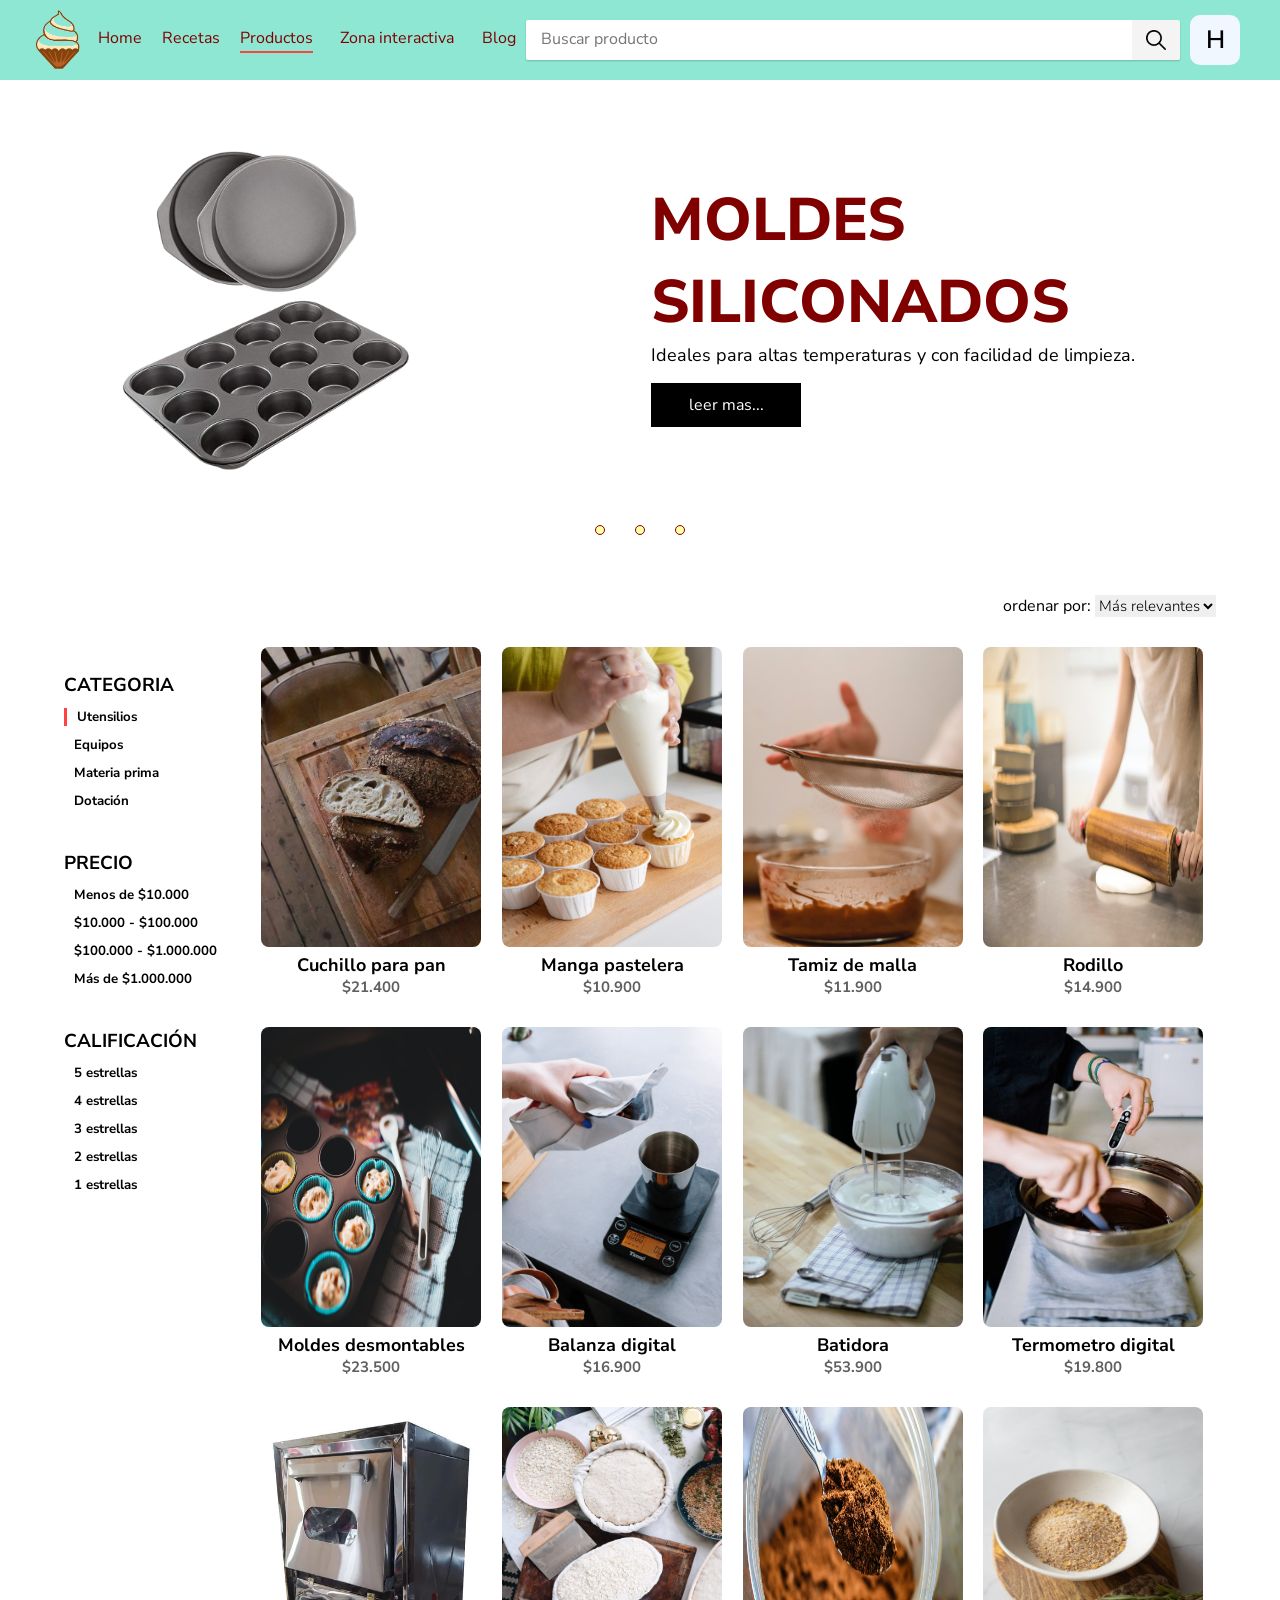
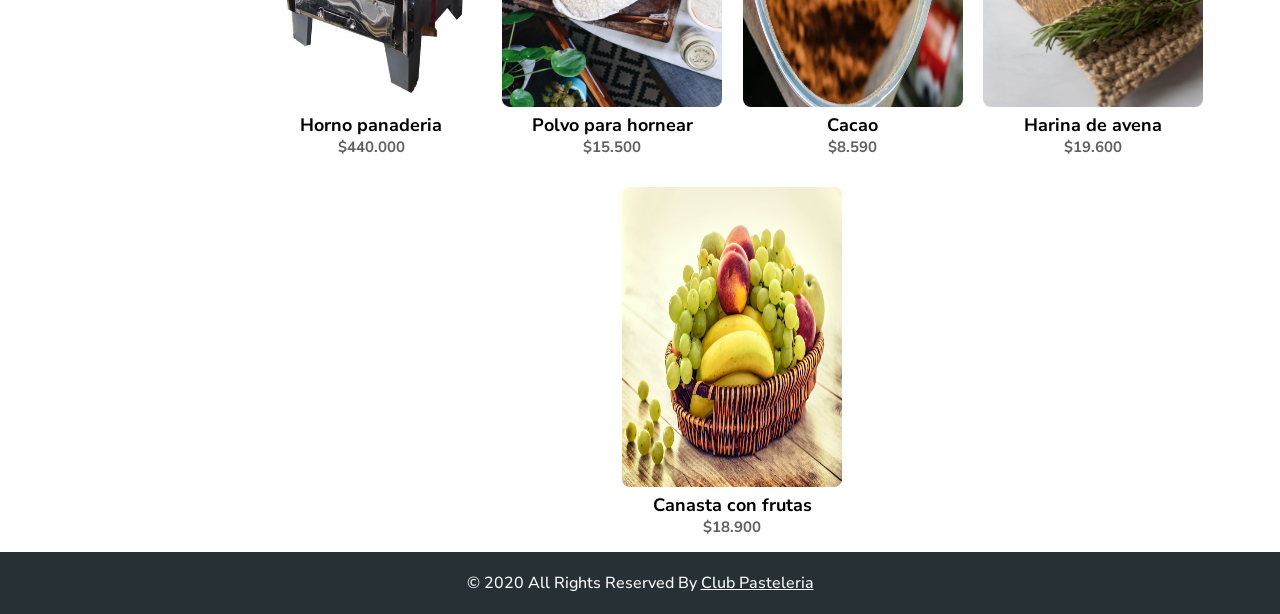
==== pags/productos.html @ 09268799 "Proyecto Club pastelero" ====
<!DOCTYPE html>
<html lang="en">

<head>
    <meta charset="UTF-8">
    <meta http-equiv="X-UA-Compatible" content="IE=edge">
    <meta name="viewport" content="width=device-width, initial-scale=1.0">
    <title>Productos</title>
    <link rel="shortcut icon" href="img/logo.png" />
    <link rel="stylesheet" href="../css/productos.css">
</head>

<body>
    <!-- header section --> 
    <header id="menu-superior">
        <div class="container">
            <div id="menu">
                <a class="img-logo" href="../index.html">
                    <img src="../img/logo.png" alt="">
                </a>
                <ul class="nawRecetas">
                    <li class="li"><a href="../index.html">Home</a></li>
                    <li class="li"><a href="./recetas.html">Recetas</a></li>
                    <li class="li"><a class="actual" href="./productos.html">Productos</a></li>
                    <li class="li"><a href="./zona_interactiva.html">Zona interactiva</a></li>
                    <li class="li"><a href="../index.html">Blog</a></li>
                    <li class="li-busqueda">
                        <form class="nav-search" action="https://www.mercadolibre.com.co/jm/search" method="GET">
                            <input type="text" placeholder="Buscar producto" maxlength="120" autofocus=""
                                autocapitalize="off" autocorrect="off" spellcheck="false" autocomplete="off"
                                tabindex="2">
                            <button type="submit" class="nav-button" tabindex="3">
                                <div role="img" class="nav-search-icon"></div>
                            </button>
                        </form>
                    </li>
                </ul>
                <div class="li">
                    <div class="header-nav">
                        <div class="color-yes"></div>
                        <div class="color-no"></div>
                        <div class="color-yes"></div>
                        <div class="color-no"></div>
                        <div class="color-yes"></div>
                    </div>
                </div>
                <div class="container-user">
                    <div class="user">H</div>
                </div>
            </div>
        </div>
    </header>
    <!-- end header section -->




    <!-- slider section -->
    <section class=" slider_section ">

        <div class="slider-container">
            <div class="contenido-slider">
                <img src="../img/Productos/Promosiones/promo1.png" alt="">
                <div class="description">
                    <h2>MOLDES SILICONADOS</h2>
                    <p>Ideales para altas temperaturas y con facilidad de limpieza.</p>
                    <a href="">leer mas...</a>
                </div>
            </div>
            <div class="contenido-slider">
                <img src="../img/Productos/Promosiones/promo2.png" alt="">
                <div class="description">
                    <h2>SET DE CUCHILLOS PROFESIONALES</h2>
                    <p>Conjunto de cuchillo de cocina de calidad robusto y agradable con cuchilla para el corte,
                         picar verduras, ensaladas, de picar comida, etc. El cuchillo también incluye un 
                         pelador y unas tijeras de múltiples funciones.</p>
                    <a href="">leer mas...</a>
                </div>
            </div>
            <div class="contenido-slider">
                <img src="../img/Productos/Promosiones/promo3.png" alt="">
                <div class="description">
                    <h2>SET DE MOLDES</h2>
                    <p>Ofrecemos moldes desechables, en aluminio y moldes profesionales
                        en acero inoxidable 201-NKS</p>
                    <a href="">leer mas...</a>
                </div>
            </div>
            <div class="contenido-slider">
                <img src="../img/Productos/Promosiones/promo1.png" alt="">
                <div class="description">
                    <h2>MOLDES SILICONADOS</h2>
                    <p>Ideales para altas temperaturas y con facilidad de limpieza.</p>
                    <a href="">leer mas...</a>
                </div>
            </div>
        </div>
        <div class="selector-slider">
            <div class="selector-container">
                <div class="slider1 sliderCircle"></div>
                <div class="slider2 sliderCircle"></div>
                <div class="slider3 sliderCircle"></div>
            </div>
        </div>
    </section>
    <!-- end slider section -->

    <section class="product-section">
        <div class="container-ordenar">
            ordenar por:
            <select class="select-ordenar" name="select">
                <option value="value1"> Menor precio</option>
                <option value="value2"> Mayor precio</option>
                <option value="value5" selected> Más relevantes</option>
            </select>
            <!-- <button type="button" class="trigger"><span> relevantes</span>
                <svg class="arrow" width="12" height="12" viewBox="0 0 12 12">
                    <path fill-opacity=".45" d="M6 7.057L9.352 3.705 10.148 4.5 6 8.648 1.852 4.5 2.648 3.705z"></path>
                </svg>
            </button> -->
        </div>
        <div class="container-product">
            <div class="container-filtar">
                <h3>CATEGORIA</h3>
                <div>
                    <h5>Utensilios</h5>
                </div>
                <h5>Equipos </h5>
                <h5>Materia prima</h5>
                <h5>Dotación</h5>

                <h3>PRECIO</h3>
                <h5>Menos de $10.000</h5>
                <h5>$10.000 - $100.000</h5>
                <h5>$100.000 - $1.000.000</h5>
                <h5>Más de $1.000.000</h5>

                <h3>CALIFICACIÓN</h3>
                <h5>5 estrellas</h5>
                <h5>4 estrellas</h5>
                <h5>3 estrellas</h5>
                <h5>2 estrellas</h5>
                <h5>1 estrellas</h5>
            </div>
            <div class="container-card">
                <div class="card card-product">
                    <div class="card-product__img">
                        <img src="../img/Productos/Productos/Cuchillo_pan.png" alt="">
                        <ul class="card-product__imgOverlay">
                            <li><button>
                                    <a href="../pags/articulo.html">
                                        <div class="ti-view"></div>
                                    </a>
                                </button></li>
                            <li><button>
                                    <div class="ti-shopping-cart"></div>
                                </button></li>
                            <li><button>
                                    <div class="ti-heart"></div>
                                </button></li>
                        </ul>
                    </div>
                    <div class="card-descrip">
                        <h5>Cuchillo para pan</h5>
                        <h6>$21.400</h6>
                    </div>
                </div>
                <!-- INICIO PRUEBA-->
                <div class="card card-product">
                    <div class="card-product__img">
                        <img src="../img/Productos/Productos/Manga.png" alt="">
                        <ul class="card-product__imgOverlay">
                            <li><button>
                                <a href="../pags/articulo.html">
                                    <div class="ti-view"></div>
                                </a>
                                </button></li>
                            <li><button>
                                    <div class="ti-shopping-cart"></div>
                                </button></li>
                            <li><button>
                                    <div class="ti-heart"></div>
                                </button></li>
                        </ul>
                    </div>
                    <div class="card-descrip">
                        <h5>Manga pastelera</h5>
                        <h6>$10.900</h6>
                    </div>
                </div>
                <div class="card card-product">
                    <div class="card-product__img">
                        <img src="../img/Productos/Productos/Tamizador.png" alt="">
                        <ul class="card-product__imgOverlay">
                            <li><button>
                                <a href="../pags/articulo.html">
                                    <div class="ti-view"></div>
                                </a>
                                </button></li>
                            <li><button>
                                    <div class="ti-shopping-cart"></div>
                                </button></li>
                            <li><button>
                                    <div class="ti-heart"></div>
                                </button></li>
                        </ul>
                    </div>
                    <div class="card-descrip">
                        <h5>Tamiz de malla</h5>
                        <h6>$11.900</h6>
                    </div>
                </div>
                <div class="card card-product">
                    <div class="card-product__img">
                        <img src="../img/Productos/Productos/Rodillo.png" alt="">
                        <ul class="card-product__imgOverlay">
                            <li><button>
                                <a href="../pags/articulo.html">
                                    <div class="ti-view"></div>
                                </a>
                                </button></li>
                            <li><button>
                                    <div class="ti-shopping-cart"></div>
                                </button></li>
                            <li><button>
                                    <div class="ti-heart"></div>
                                </button></li>
                        </ul>
                    </div>
                    <div class="card-descrip">
                        <h5>Rodillo</h5>
                        <h6>$14.900</h6>
                    </div>
                </div>
                <div class="card card-product">
                    <div class="card-product__img">
                        <img src="../img/Productos/Productos/Moldes.png" alt="">
                        <ul class="card-product__imgOverlay">
                            <li><button>
                                <a href="../pags/articulo.html">
                                    <div class="ti-view"></div>
                                </a>
                                </button></li>
                            <li><button>
                                    <div class="ti-shopping-cart"></div>
                                </button></li>
                            <li><button>
                                    <div class="ti-heart"></div>
                                </button></li>
                        </ul>
                    </div>
                    <div class="card-descrip">
                        <h5>Moldes desmontables</h5>
                        <h6>$23.500</h6>
                    </div>
                </div>
                <div class="card card-product">
                    <div class="card-product__img">
                        <img src="../img/Productos/Productos/Balanza.png" alt="">
                        <ul class="card-product__imgOverlay">
                            <li><button>
                                <a href="../pags/articulo.html">
                                    <div class="ti-view"></div>
                                </a>
                                </button></li>
                            <li><button>
                                    <div class="ti-shopping-cart"></div>
                                </button></li>
                            <li><button>
                                    <div class="ti-heart"></div>
                                </button></li>
                        </ul>
                    </div>
                    <div class="card-descrip">
                        <h5>Balanza digital</h5>
                        <h6>$16.900</h6>
                    </div>
                </div>
                <div class="card card-product">
                    <div class="card-product__img">
                        <img src="../img/Productos/Productos/Batidora.png" alt="">
                        <ul class="card-product__imgOverlay">
                            <li><button>
                                <a href="../pags/articulo.html">
                                    <div class="ti-view"></div>
                                </a>
                                </button></li>
                            <li><button>
                                    <div class="ti-shopping-cart"></div>
                                </button></li>
                            <li><button>
                                    <div class="ti-heart"></div>
                                </button></li>
                        </ul>
                    </div>
                    <div class="card-descrip">
                        <h5>Batidora</h5>
                        <h6>$53.900</h6>
                    </div>
                </div>
                <div class="card card-product">
                    <div class="card-product__img">
                        <img src="../img/Productos/Productos/Termometro.jpg" alt="">
                        <ul class="card-product__imgOverlay">
                            <li><button>
                                <a href="../pags/articulo.html">
                                    <div class="ti-view"></div>
                                </a>
                                </button></li>
                            <li><button>
                                    <div class="ti-shopping-cart"></div>
                                </button></li>
                            <li><button>
                                    <div class="ti-heart"></div>
                                </button></li>
                        </ul>
                    </div>
                    <div class="card-descrip">
                        <h5>Termometro digital</h5>
                        <h6>$19.800</h6>
                    </div>
                </div>
                <div class="card card-product">
                    <div class="card-product__img">
                        <img src="../img/Productos/Productos/Horno.png" alt="">
                        <ul class="card-product__imgOverlay">
                            <li><button>
                                <a href="../pags/articulo.html">
                                    <div class="ti-view"></div>
                                </a>
                                </button></li>
                            <li><button>
                                    <div class="ti-shopping-cart"></div>
                                </button></li>
                            <li><button>
                                    <div class="ti-heart"></div>
                                </button></li>
                        </ul>
                    </div>
                    <div class="card-descrip">
                        <h5>Horno panaderia</h5>
                        <h6>$440.000</h6>
                    </div>
                </div>
                <div class="card card-product">
                    <div class="card-product__img">
                        <img src="../img/Productos/Productos/Polvo_hornear.png" alt="">
                        <ul class="card-product__imgOverlay">
                            <li><button>
                                <a href="../pags/articulo.html">
                                    <div class="ti-view"></div>
                                </a>
                                </button></li>
                            <li><button>
                                    <div class="ti-shopping-cart"></div>
                                </button></li>
                            <li><button>
                                    <div class="ti-heart"></div>
                                </button></li>
                        </ul>
                    </div>
                    <div class="card-descrip">
                        <h5>Polvo para hornear</h5>
                        <h6>$15.500</h6>
                    </div>
                </div>
                <div class="card card-product">
                    <div class="card-product__img">
                        <img src="../img/Productos/Productos/Cacao.png" alt="">
                        <ul class="card-product__imgOverlay">
                            <li><button>
                                <a href="../pags/articulo.html">
                                    <div class="ti-view"></div>
                                </a>
                                </button></li>
                            <li><button>
                                    <div class="ti-shopping-cart"></div>
                                </button></li>
                            <li><button>
                                    <div class="ti-heart"></div>
                                </button></li>
                        </ul>
                    </div>
                    <div class="card-descrip">
                        <h5>Cacao</h5>
                        <h6>$8.590</h6>
                    </div>
                </div>
                <div class="card card-product">
                    <div class="card-product__img">
                        <img src="../img/Productos/Productos/Avena_harina.png" alt="">
                        <ul class="card-product__imgOverlay">
                            <li><button>
                                <a href="../pags/articulo.html">
                                    <div class="ti-view"></div>
                                </a>
                                </button></li>
                            <li><button>
                                    <div class="ti-shopping-cart"></div>
                                </button></li>
                            <li><button>
                                    <div class="ti-heart"></div>
                                </button></li>
                        </ul>
                    </div>
                    <div class="card-descrip">
                        <h5>Harina de avena</h5>
                        <h6>$19.600</h6>
                    </div>
                </div>
                <div class="card card-product">
                    <div class="card-product__img">
                        <img src="../img/Productos/Productos/Frutas.png" alt="">
                        <ul class="card-product__imgOverlay">
                            <li><button>
                                <a href="../pags/articulo.html">
                                    <div class="ti-view"></div>
                                </a>
                                </button></li>
                            <li><button>
                                    <div class="ti-shopping-cart"></div>
                                </button></li>
                            <li><button>
                                    <div class="ti-heart"></div>
                                </button></li>
                        </ul>
                    </div>
                    <div class="card-descrip">
                        <h5>Canasta con frutas</h5>
                        <h6>$18.900</h6>
                    </div>
                </div>
                
                <!-- FIN PRUEBA-->
            </div>
        </div>
    </section>

    <!-- footer section -->
    <section class="container-fluid footer_section">
        <p>
            © 2020 All Rights Reserved By
            <a href="#">Club Pasteleria</a>
        </p>
    </section>
    <!-- footer section -->
    <script src="../js/productos.js"></script>
</body>

</html>
---- css/productos.css ----
/* GENERAL */
@import url('https://fonts.googleapis.com/css2?family=Nunito+Sans:ital,wght@0,200;0,300;0,400;0,600;0,700;0,800;0,900;1,200;1,300;1,400;1,600;1,700;1,800;1,900&display=swap');
@import url('https://fonts.googleapis.com/css2?family=Dancing+Script:wght@700&display=swap');

*{
margin: 0;
padding: 0;
font-family: 'Nunito Sans', sans-serif;
box-sizing: border-box;
}

:root {
--cafe-bg-color: #800000;
--amarillo-bg-color: #FFFFA7;
--rosado-bg-color: #FAA786;
--rojo-bg-color: #FF4343;
--naranja-bg-color: #FF9021;
--azul-bg-color: #8EE7D2;
--piel-bg-color: #FFE8BC;

}

/***********************************   HEADER     *************************/



/*general*/
#menu{
width: 100%;
height: 80px;
background-color: var(--azul-bg-color);
position: fixed;
z-index: 100;
display: flex;
flex-direction: row;
}


#menu .img-logo{
margin-top: 10px;
margin-left: 30px;

}
#menu img{
height: 60px;

}

.nawRecetas{
list-style-type: none;
width: 100%;
display: flex;
}

.nawRecetas .li {
float: left;
}
.nawRecetas li:nth-child(0n+4){
    min-width: 149px;
}

.nawRecetas .actual{
border-bottom: 2px solid var(--rojo-bg-color);
}
.nawRecetas  li a {
display: block;
height: 26px;
color: var(--cafe-bg-color);
text-align: center;
margin: 27px 10px;
text-decoration: none;
font-size: 16px;
}

.nawRecetas  li a:hover {
color: #154b57d0;
border-bottom: 1px outset  #154b57d0;
}

/*input busqueda*/
.nawRecetas .li-busqueda{
width: 100%;
float: right;
}

.nawRecetas  li  input{
width: 100%;
height: 40px;
display: block;
margin: 20px 0px 20px 0px;
color: var(--cafe-bg-color);
font-size: 16px;
text-align: left;
box-shadow: 0 1px 2px 0 rgb(0 0 0 / 20%);
padding: 7px 60px 9px 15px;
border-radius: 2px;
background-color: #fff;
border: 0 rgba(0,0,0,.2);
outline: none;
}

.nav-button{
  height: 40px;
  width: 48px;
  top: 20px;
  right: 100px;

  cursor: pointer;
  position: absolute;

  border-radius: 0 2px 2px 0;
  border: 0 rgba(0,0,0,.2);
  background-color: rgba(223, 223, 223, 0.337);
}

.nav-search-icon{
background-size: cover;
background-image: url("../img/iconos/lupa_2.png");
width: 20px;
height: 20px;
z-index: 200;
margin: auto;
}

/*boton menu*/
.header-nav{
  width: 40px;
  height: 30px;
  margin: 25px 5px 25px 15px;
  padding: 0;
  border-radius: 2px;
  text-decoration: none;
  display: none;
}

.color-yes{
  width: 100%;
  height: 6px;
  background-color: ivory;
  border-radius: 2px;
}
.color-no{
  width: 100%;
  height: 6px;
}


/*usuario
.container-user{
  float: right;
}
.container-user .user{
  height: 50px;
  width: 50px;
  margin: 15px 40px 15px 10px;
  cursor: pointer;
  border: 0 rgb(0, 0, 0);
  background-color: rgb(241, 247, 255);
  border-radius: 10px;

  display: flex;
  justify-content: center;
  align-content: center;
  flex-direction: column;
  text-align: center;

  font-size: 25px;
  font-weight: 600;
}



@media screen and (max-width: 1200px){

  .nawRecetas li:nth-child(0n+1),
  li:nth-child(0n+2),
  li:nth-child(0n+3),
  li:nth-child(0n+4),
  li:nth-child(0n+5){
      display: none;
  }
  .header-nav{
    display: block;
  }
  .nawRecetas .busqueda{
    width: 90%;
    float: left;
  }
  .nav-button {
    float: left;
  }
  .nav-button{
    top: 20px;
    right: 160px;
  }

}


@media screen and (max-width: 500px){

  .nawRecetas li:nth-child(0n+6){
      display: none;
  }
  
  #menu .img-logo{
    margin-top: 15px;
    margin-left: 15px;
  }
  #menu img{
  height: 50px;
  }

  .container-user .user{
    margin-right: 15px;
  }
  .container-user .user{
    height: 40px;
    width: 40px;
    margin: 20px 40px 20px 10px;
  }
  .header-nav{
    height: 25px;
    margin: 30px 5px 30px 15px;
  }
  .color-yes{
    height: 5px;
  }
  .color-no{
    height: 5px;
  }
}


*/



/*usuario*/
.container-user{
  float: right;
}
.container-user .user{
  height: 50px;
  width: 50px;
  margin: 15px 40px 15px 10px;
  cursor: pointer;
  border: 0 rgb(0, 0, 0);
  background-color: rgb(241, 247, 255);
  border-radius: 10px;


  display: flex;
  justify-content: center;
  align-content: center;
  flex-direction: column;
  text-align: center;

  font-size: 25px;
  font-weight: 600;
}

/****************************   slider     **********************************/

.slider_section{
width: 100%;
padding-top: 80px;
overflow: hidden;
}

.slider-container{
width: 100%;
display: flex;
}

.contenido-slider {
width: 100%;
margin-top:20px;
display: flex;
justify-content: space-around;
align-items: center;
flex-shrink: 0;
}

.contenido-slider > img{
width: 300px;
}
.contenido-slider > .description{
width: 40%;
}

.contenido-slider .description > h2{
font-size: 60px;
font-weight: 800;
color: var(--cafe-bg-color);
}

.contenido-slider .description > p{
font-size: 18px;
text-align: justify;
line-height: 25px;
margin-bottom: 15px;
}

.contenido-slider .description > a{
color: white;
background-color: black;
width: 150px;
display: block;
padding: 10px 35px;
text-align: center;
text-decoration: none;
border: 1px solid black;

}


.contenido-slider .description > a:hover{
color: black;
background-color: rgba(0, 0, 0, 0);

}

.selector-slider{
width: 100%;
margin: 20px 0px 10px 0px;
display: flex;
justify-content: space-around;
align-items: center;

}
.selector-container{
display: flex;
}

.sliderCircle{
width: 10px;
height: 10px;
background-color: var(--amarillo-bg-color);
border-radius: 10px;
border: 1px solid var(--cafe-bg-color);
margin: 0px 15px 20px 15px;
}


/******************************   product     *****************************************/

.product-section{
width: 100%;
background-color: rgb(255, 255, 255);
}


.container-ordenar .buscar img{
width: 20px;
height: 20px;
padding: 5px;
background-color: var(--rojo-bg-color);


}
.container-ordenar .buscar{
width: 20px;

}

.container-ordenar {
width: 100%;
text-align: end;
padding: 30px 5% 15px 5%;

}

.select-ordenar{
  border: none;
  font-size: 15px;
  font-weight: 300;
  outline: none;
}

.container-product{
display: flex;
width: 100%;
padding: 0px 5%;
}

.container-filtar{
width: 220px;
height: 100vh;
}

.container-filtar h3{
margin-top: 40px;
}

.container-filtar h5{
margin-top: 10px;
padding-left: 10px;
}

.container-filtar h5:nth-child(1){
border-left: 3px solid var(--rojo-bg-color);
}

.container-card{
width: 100%;
display: flex;
flex-wrap: wrap;
margin: auto;
justify-content: space-evenly;
align-items: center;

}

.container-card .card{
height: 350px;
width: 220px;
/* box-shadow: 0px 0px 10px 5px rgba(160, 162, 152, 0.177); */
margin: 15px 8px;
border-radius: 8px;

}

.container-card .card img {
width: 100%;
height: 300px;
border-radius: 8px;
background-size: cover;

}
.container-card .card h5{
text-align: center;
font-size: 18px;
}
.container-card .card h6 {
  text-align: center;
  color: #616060;
  font-size: 15px;
}


/***************************/


.card-product__img{
  position:relative
}
.card-product__imgOverlay {
  background: rgba(255,255,255,0.5);
  position: absolute;
  bottom: 0;
  left: 0;
  width: 100%;
  padding: 30px 5px;
  transform: translateY(30px);
  opacity: 0;
  z-index: -1;
  transition: all .48s ease;
  display: flex;

  
flex-wrap: wrap;
margin: auto;
justify-content: space-evenly;
}

.card-product__imgOverlay li {
  display: inline-block;
}


.card-product__imgOverlay li button {
 
  border: 0;
  border-radius: 0;
  padding: 10px 10px;
  background: #c2ede3;
  cursor: pointer;
  border-radius: 3px;
}

.card-product__imgOverlay li button div {
  width: 25px;
  height: 25px;
  font-size: 15px;
  color: #fff;
  vertical-align: middle;
  background-size: cover;
}
.ti-view {
  background-image: url('../img/iconos/view.png');
}
.ti-shopping-cart {
  background-image: url('../img/iconos/shopping-cart.png');
}
.ti-heart {
  background-image: url('../img/iconos/me-gusta.png');
}

.card-product:hover .card-product__imgOverlay{
  opacity:1;
  z-index:1;
  transform:translateY(0);
}
.card-product:hover .card-descrip h5{
  color:#67a798;
}

.card-product__imgOverlay li button:hover  {
  background: var(--azul-bg-color);
}

/********************************************   footer     ************************************************/
.footer_section {
background-color: #273135;
padding: 20px;
font-family: "Dosis", sans-serif;
font-weight: 500;
}

.footer_section p {
color: #fbfcfd;
margin: 0;
text-align: center;
}

.footer_section a {
color: #fbfcfd;

}

/*media query*/
@media screen and (max-width: 1200px){

  .nawRecetas li:nth-child(0n+1),
  li:nth-child(0n+2),
  li:nth-child(0n+3),
  li:nth-child(0n+4),
  li:nth-child(0n+5){
      display: none;
  }
  .header-nav{
    display: block;
  }
  .nawRecetas .busqueda{
    width: 90%;
    float: left;
  }
  .nav-button {
    float: left;
  }
  .nav-button{
    top: 20px;
    right: 160px;
  }

}


@media screen and (max-width: 500px){

  .nawRecetas li:nth-child(0n+6){
      display: none;
  }
  
  #menu .img-logo{
    margin-top: 15px;
    margin-left: 15px;
  }
  #menu img{
  height: 50px;
  }

  .container-user .user{
    margin-right: 15px;
  }
  .container-user .user{
    height: 40px;
    width: 40px;
    margin: 20px 40px 20px 10px;
  }
  .header-nav{
    height: 25px;
    margin: 30px 5px 30px 15px;
  }
  .color-yes{
    height: 5px;
  }
  .color-no{
    height: 5px;
  }
}
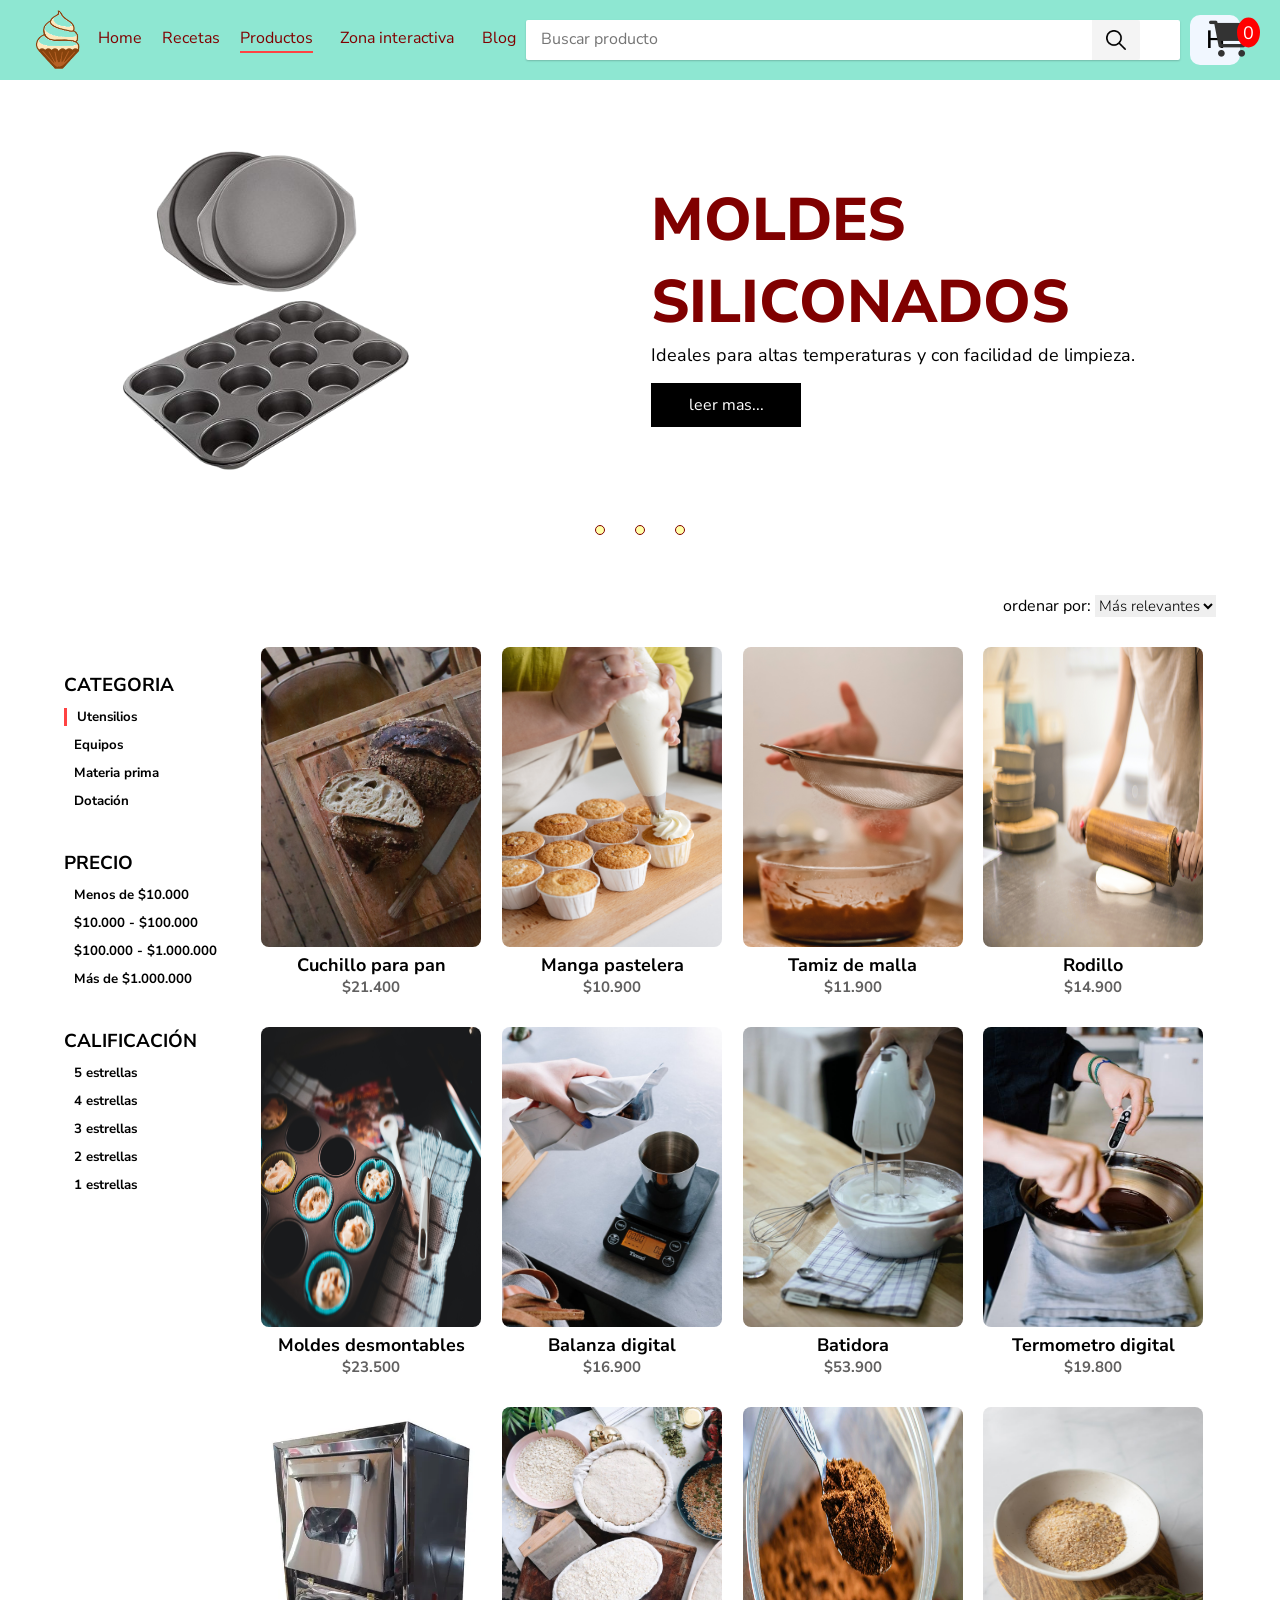
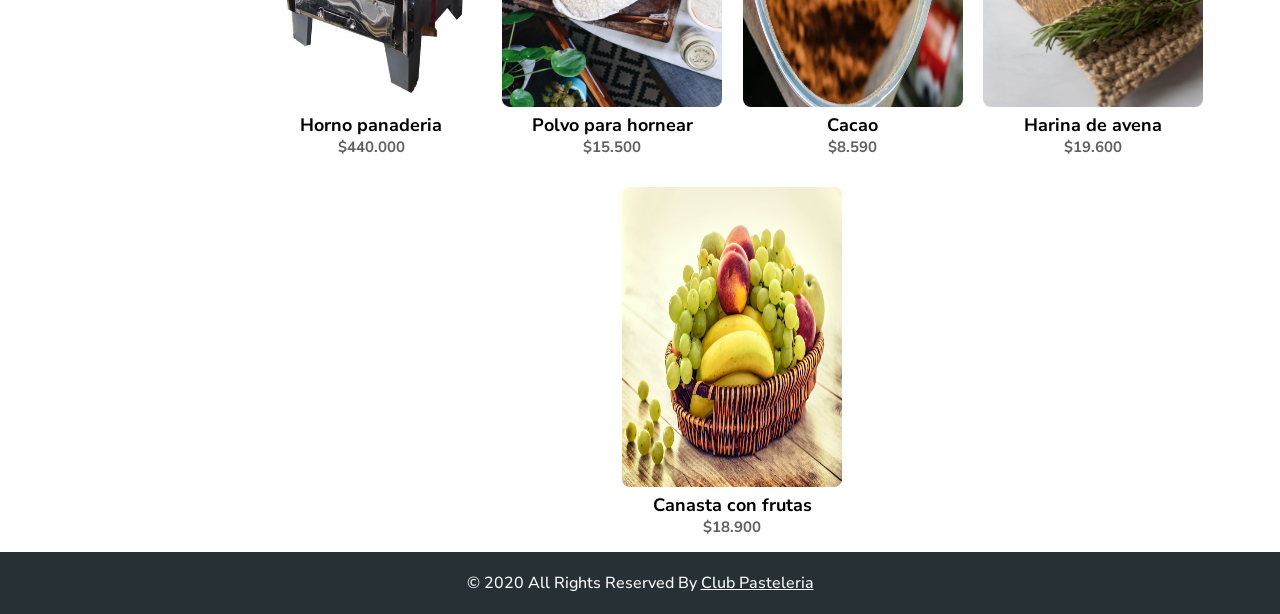
==== commit d1c5cad5: "Cambios sobre el carro de compras" ====
--- a/pags/productos.html
+++ b/pags/productos.html
@@ -8,6 +8,7 @@
     <title>Productos</title>
     <link rel="shortcut icon" href="img/logo.png" />
     <link rel="stylesheet" href="../css/productos.css">
+    <link rel="stylesheet" href="https://cdnjs.cloudflare.com/ajax/libs/font-awesome/6.0.0-beta3/css/all.min.css">
 </head>
 
 <body>
@@ -44,6 +45,12 @@
                         <div class="color-yes"></div>
                     </div>
                 </div>
+                <div class="cart-icon-container">
+                    <a href="carroCompras.html">
+                        <i class="fas fa-shopping-cart"></i>
+                        <span id="cart-count">0</span> <!-- Contador de elementos en el carrito -->
+                    </a>
+                </div>
                 <div class="container-user">
                     <div class="user">H</div>
                 </div>
@@ -152,9 +159,9 @@
                                         <div class="ti-view"></div>
                                     </a>
                                 </button></li>
-                            <li><button>
-                                    <div class="ti-shopping-cart"></div>
-                                </button></li>
+                            <li><button onclick="addToCartAndRedirect({ id: 2, name: 'Cuchillo para pan', price: 21400 })">
+                                <div class="ti-shopping-cart"></div>
+                            </button></li>
                             <li><button>
                                     <div class="ti-heart"></div>
                                 </button></li>
@@ -175,9 +182,11 @@
                                     <div class="ti-view"></div>
                                 </a>
                                 </button></li>
-                            <li><button>
-                                    <div class="ti-shopping-cart"></div>
-                                </button></li>
+                                <li>
+                                    <button onclick="addToCartAndRedirect({ id: 1, name: 'Manga pastelera', price: 10900 })">
+                                        <div class="ti-shopping-cart"></div>
+                                    </button>
+                                </li>
                             <li><button>
                                     <div class="ti-heart"></div>
                                 </button></li>
@@ -197,9 +206,9 @@
                                     <div class="ti-view"></div>
                                 </a>
                                 </button></li>
-                            <li><button>
-                                    <div class="ti-shopping-cart"></div>
-                                </button></li>
+                            <li><button onclick="addToCartAndRedirect({ id: 3, name: 'Tamiz de malla', price: 11900 })">
+                                <div class="ti-shopping-cart"></div>
+                            </button></li>
                             <li><button>
                                     <div class="ti-heart"></div>
                                 </button></li>
@@ -219,9 +228,9 @@
                                     <div class="ti-view"></div>
                                 </a>
                                 </button></li>
-                            <li><button>
-                                    <div class="ti-shopping-cart"></div>
-                                </button></li>
+                            <li><button onclick="addToCartAndRedirect({ id: 4, name: 'Rodillo', price: 14900 })">
+                                <div class="ti-shopping-cart"></div>
+                            </button></li>
                             <li><button>
                                     <div class="ti-heart"></div>
                                 </button></li>
@@ -241,9 +250,9 @@
                                     <div class="ti-view"></div>
                                 </a>
                                 </button></li>
-                            <li><button>
-                                    <div class="ti-shopping-cart"></div>
-                                </button></li>
+                            <li><button onclick="addToCartAndRedirect({ id: 5, name: 'Moldes desmontables', price: 23500 })">
+                                <div class="ti-shopping-cart"></div>
+                            </button></li>
                             <li><button>
                                     <div class="ti-heart"></div>
                                 </button></li>
@@ -263,9 +272,9 @@
                                     <div class="ti-view"></div>
                                 </a>
                                 </button></li>
-                            <li><button>
-                                    <div class="ti-shopping-cart"></div>
-                                </button></li>
+                            <li><button onclick="addToCartAndRedirect({ id: 6, name: 'Balanza digital', price: 16900 })">
+                                <div class="ti-shopping-cart"></div>
+                            </button></li>
                             <li><button>
                                     <div class="ti-heart"></div>
                                 </button></li>
@@ -285,9 +294,9 @@
                                     <div class="ti-view"></div>
                                 </a>
                                 </button></li>
-                            <li><button>
-                                    <div class="ti-shopping-cart"></div>
-                                </button></li>
+                            <li><button onclick="addToCartAndRedirect({ id: 7, name: 'Batidora', price: 53900 })">
+                                <div class="ti-shopping-cart"></div>
+                            </button></li>
                             <li><button>
                                     <div class="ti-heart"></div>
                                 </button></li>
@@ -307,9 +316,9 @@
                                     <div class="ti-view"></div>
                                 </a>
                                 </button></li>
-                            <li><button>
-                                    <div class="ti-shopping-cart"></div>
-                                </button></li>
+                            <li><button onclick="addToCartAndRedirect({ id: 8, name: 'Termómetro digital', price: 19800 })">
+                                <div class="ti-shopping-cart"></div>
+                            </button></li>
                             <li><button>
                                     <div class="ti-heart"></div>
                                 </button></li>
@@ -329,9 +338,9 @@
                                     <div class="ti-view"></div>
                                 </a>
                                 </button></li>
-                            <li><button>
-                                    <div class="ti-shopping-cart"></div>
-                                </button></li>
+                            <li><button onclick="addToCartAndRedirect({ id: 9, name: 'Horno panadería', price: 440000 })">
+                                <div class="ti-shopping-cart"></div>
+                            </button></li>
                             <li><button>
                                     <div class="ti-heart"></div>
                                 </button></li>
@@ -351,9 +360,9 @@
                                     <div class="ti-view"></div>
                                 </a>
                                 </button></li>
-                            <li><button>
-                                    <div class="ti-shopping-cart"></div>
-                                </button></li>
+                            <li><button onclick="addToCartAndRedirect({ id: 10, name: 'Polvo para hornear', price: 15500 })">
+                                <div class="ti-shopping-cart"></div>
+                            </button></li>
                             <li><button>
                                     <div class="ti-heart"></div>
                                 </button></li>
@@ -373,9 +382,9 @@
                                     <div class="ti-view"></div>
                                 </a>
                                 </button></li>
-                            <li><button>
-                                    <div class="ti-shopping-cart"></div>
-                                </button></li>
+                            <li><button onclick="addToCartAndRedirect({ id: 11, name: 'Cacao', price: 8590 })">
+                                <div class="ti-shopping-cart"></div>
+                            </button></li>
                             <li><button>
                                     <div class="ti-heart"></div>
                                 </button></li>
@@ -395,9 +404,9 @@
                                     <div class="ti-view"></div>
                                 </a>
                                 </button></li>
-                            <li><button>
-                                    <div class="ti-shopping-cart"></div>
-                                </button></li>
+                            <li><button onclick="addToCartAndRedirect({ id: 12, name: 'Harina de avena', price: 19600 })">
+                                <div class="ti-shopping-cart"></div>
+                            </button></li>
                             <li><button>
                                     <div class="ti-heart"></div>
                                 </button></li>
@@ -417,9 +426,9 @@
                                     <div class="ti-view"></div>
                                 </a>
                                 </button></li>
-                            <li><button>
-                                    <div class="ti-shopping-cart"></div>
-                                </button></li>
+                            <li><button onclick="addToCartAndRedirect({ id: 13, name: 'Canasta con frutas', price: 18900 })">
+                                <div class="ti-shopping-cart"></div>
+                            </button></li>
                             <li><button>
                                     <div class="ti-heart"></div>
                                 </button></li>
--- a/css/productos.css
+++ b/css/productos.css
@@ -48,7 +48,7 @@
 
 .nawRecetas{
 list-style-type: none;
-width: 100%;
+width: 91%;
 display: flex;
 }
 
@@ -103,7 +103,7 @@
   height: 40px;
   width: 48px;
   top: 20px;
-  right: 100px;
+  right: 140px;
 
   cursor: pointer;
   position: absolute;
@@ -589,4 +589,34 @@
   .color-no{
     height: 5px;
   }
+}
+
+.cart-icon-container {
+  position: absolute;
+  right: 30px;
+  top: 50%;
+  transform: translateY(-50%);
+  font-size: 1.5em;
+  color: #333;
+}
+
+.cart-icon-container a {
+  color: inherit;
+  text-decoration: none;
+  position: relative;
+}
+
+.cart-icon-container i {
+  font-size: 1.5em;
+}
+
+#cart-count {
+  position: absolute;
+  top: -10px;
+  right: -10px;
+  background-color: red;
+  color: white;
+  font-size: 0.75em;
+  padding: 3px 6px;
+  border-radius: 50%;
 }
